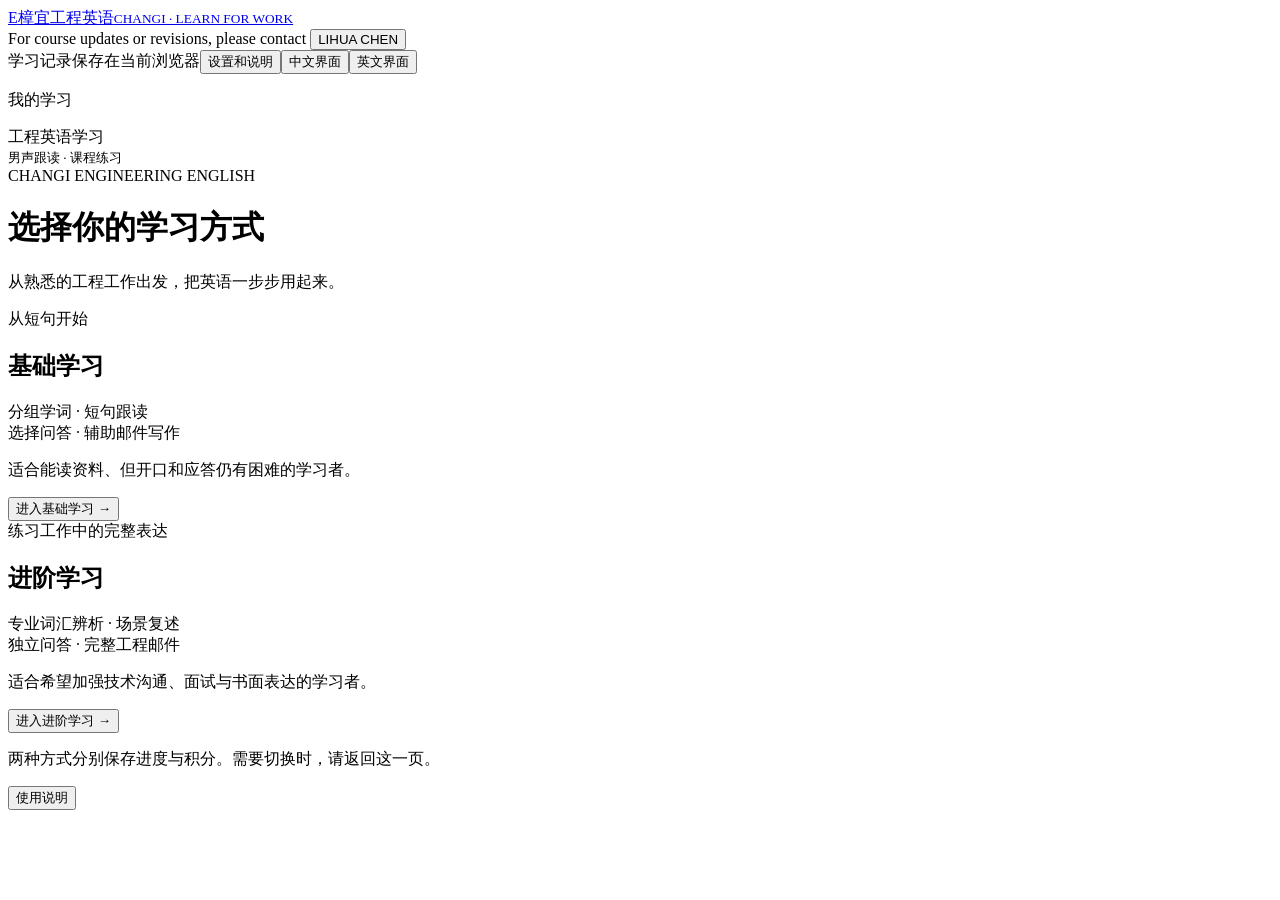
==== index.html @ aec297d7 "Add files via upload" ====
<!doctype html><html lang="zh-CN"><head><meta charset="UTF-8"><meta name="viewport" content="width=device-width,initial-scale=1,viewport-fit=cover"><meta name="theme-color" content="#155e59"><meta name="apple-mobile-web-app-capable" content="yes"><meta name="apple-mobile-web-app-title" content="工程英语"><title>樟宜工程英语</title><link rel="stylesheet" href="./style.css?v=015857bbccb1"></head><body>
<header class="topbar"><div class="brand-block"><a class="brand" href="#"><span class="brand-icon">E</span><span>樟宜工程英语<small>CHANGI · LEARN FOR WORK</small></span></a><div class="course-contact"><span>For course updates or revisions, please contact </span><button id="course-contact-name" type="button" aria-expanded="false" aria-controls="course-contact-email">LIHUA CHEN</button><span id="course-contact-email" aria-live="polite" hidden><a href="mailto:chenlihua@bucg.cc">chenlihua@bucg.cc</a></span></div></div><div class="top-actions"><span id="sync-status" role="status">读取本机学习记录…</span><strong id="mode-label" hidden></strong><button id="go-home" hidden>返回首页</button><button id="open-records">导入和导出学习记录</button><button id="open-settings">设置和说明</button><button data-ui-language="zh" aria-pressed="true">中文界面</button><button data-ui-language="en" aria-pressed="false">英文界面</button></div></header>
<div class="app-shell"><aside class="sidebar"><p class="nav-label">我的学习</p><nav id="main-nav" aria-label="主导航"></nav><div class="sidebar-note"><span class="status-dot"></span><span>工程英语学习<br><small>男声跟读 · 课程练习</small></span></div></aside><main id="main" aria-live="polite"><p>正在准备学习入口…</p></main></div>
<div id="toast" role="status" hidden></div><dialog id="settings-dialog"><div class="dialog-head"><h2>设置和说明</h2><button id="close-settings">关闭</button></div><div id="settings-content"></div></dialog><audio id="player" preload="none"></audio><noscript>此学习文件需要能执行JavaScript的浏览器，文件预览模式可能无法运行。</noscript><script src="./compat.js" defer></script><script src="./jszip.min.js" defer></script><script src="./app.js?v=015857bbccb1" defer></script><script src="./contact.js" defer></script></body></html>
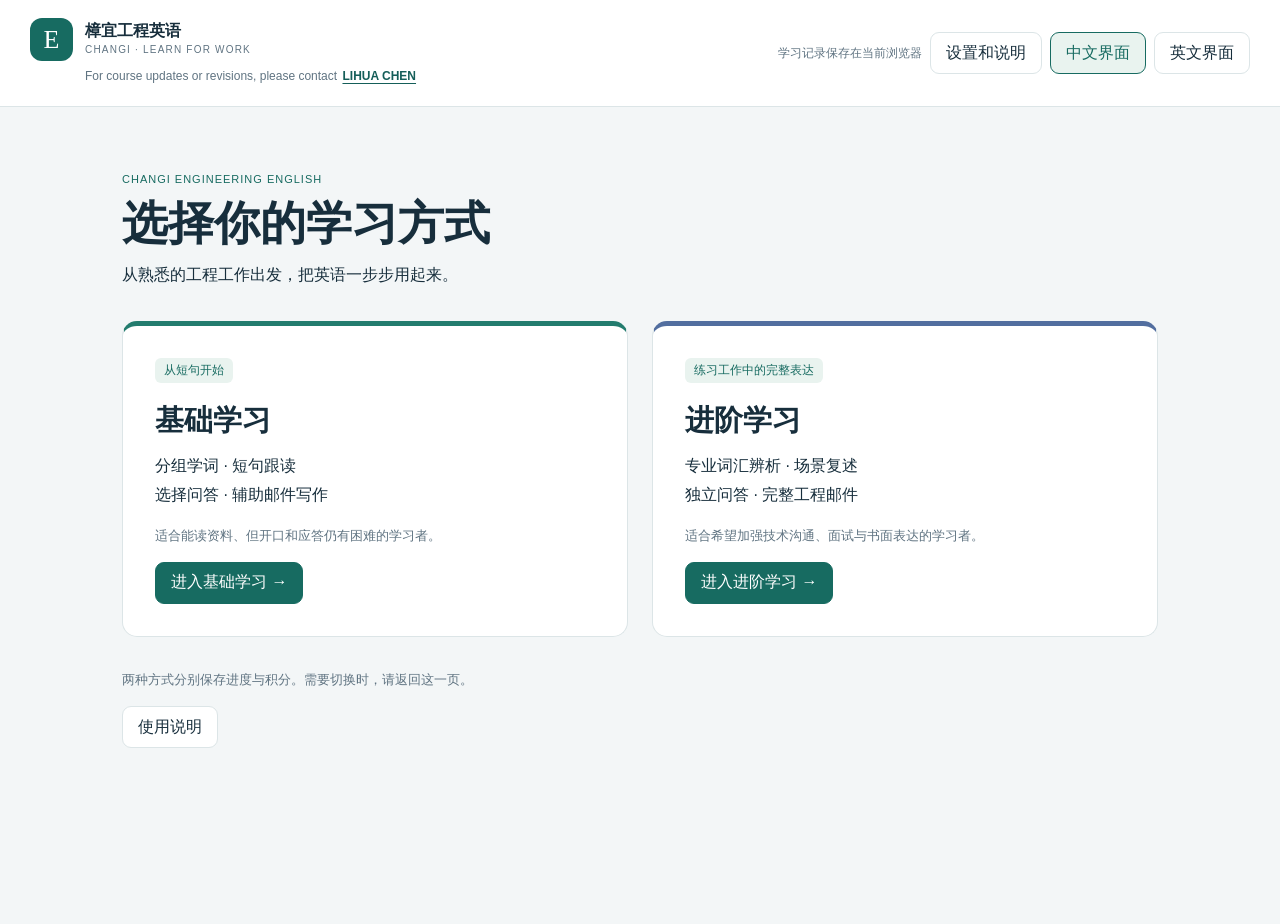
==== commit 6f2a1b27: "Add files via upload" ====
--- a/index.html
+++ b/index.html
@@ -1,4 +1,4 @@
-<!doctype html><html lang="zh-CN"><head><meta charset="UTF-8"><meta name="viewport" content="width=device-width,initial-scale=1,viewport-fit=cover"><meta name="theme-color" content="#155e59"><meta name="apple-mobile-web-app-capable" content="yes"><meta name="apple-mobile-web-app-title" content="工程英语"><title>樟宜工程英语</title><link rel="stylesheet" href="./style.css?v=015857bbccb1"></head><body>
+<!doctype html><html lang="zh-CN"><head><meta charset="UTF-8"><meta name="viewport" content="width=device-width,initial-scale=1,viewport-fit=cover"><meta name="theme-color" content="#155e59"><meta name="apple-mobile-web-app-capable" content="yes"><meta name="apple-mobile-web-app-title" content="工程英语"><title>樟宜工程英语</title><link rel="stylesheet" href="./style.css?v=c7d458999da0"></head><body>
 <header class="topbar"><div class="brand-block"><a class="brand" href="#"><span class="brand-icon">E</span><span>樟宜工程英语<small>CHANGI · LEARN FOR WORK</small></span></a><div class="course-contact"><span>For course updates or revisions, please contact </span><button id="course-contact-name" type="button" aria-expanded="false" aria-controls="course-contact-email">LIHUA CHEN</button><span id="course-contact-email" aria-live="polite" hidden><a href="mailto:chenlihua@bucg.cc">chenlihua@bucg.cc</a></span></div></div><div class="top-actions"><span id="sync-status" role="status">读取本机学习记录…</span><strong id="mode-label" hidden></strong><button id="go-home" hidden>返回首页</button><button id="open-records">导入和导出学习记录</button><button id="open-settings">设置和说明</button><button data-ui-language="zh" aria-pressed="true">中文界面</button><button data-ui-language="en" aria-pressed="false">英文界面</button></div></header>
 <div class="app-shell"><aside class="sidebar"><p class="nav-label">我的学习</p><nav id="main-nav" aria-label="主导航"></nav><div class="sidebar-note"><span class="status-dot"></span><span>工程英语学习<br><small>男声跟读 · 课程练习</small></span></div></aside><main id="main" aria-live="polite"><p>正在准备学习入口…</p></main></div>
-<div id="toast" role="status" hidden></div><dialog id="settings-dialog"><div class="dialog-head"><h2>设置和说明</h2><button id="close-settings">关闭</button></div><div id="settings-content"></div></dialog><audio id="player" preload="none"></audio><noscript>此学习文件需要能执行JavaScript的浏览器，文件预览模式可能无法运行。</noscript><script src="./compat.js" defer></script><script src="./jszip.min.js" defer></script><script src="./app.js?v=015857bbccb1" defer></script><script src="./contact.js" defer></script></body></html>
+<div id="toast" role="status" hidden></div><dialog id="settings-dialog"><div class="dialog-head"><h2>设置和说明</h2><button id="close-settings">关闭</button></div><div id="settings-content"></div></dialog><audio id="player" preload="none"></audio><noscript>此学习文件需要能执行JavaScript的浏览器，文件预览模式可能无法运行。</noscript><script src="./compat.js" defer></script><script src="./jszip.min.js" defer></script><script src="./app.js?v=c7d458999da0" defer></script><script src="./contact.js" defer></script></body></html>
--- a/style.css
+++ b/style.css
@@ -0,0 +1,21 @@
+:root{font-family:Arial,"Microsoft YaHei",sans-serif;color:#172e3c;background:#f3f6f7;--muted:#607482;--accent:#155e59;--soft:#e9f3ef;--border:#dce5e7}*{box-sizing:border-box}body{margin:0}button,input,select,textarea{font:inherit}button,a,select,label{touch-action:manipulation}button{cursor:pointer;background:white;color:inherit;border:1px solid var(--border);border-radius:9px;min-height:42px;padding:9px 15px}button:hover{border-color:#78aaa0}button:disabled{opacity:.5;cursor:default}button.primary{background:var(--accent);color:white;border-color:var(--accent)}button.selected{background:var(--soft);border-color:var(--accent);color:var(--accent)}button.quiet{border:0;background:transparent}button.danger{color:#9e3731}:focus-visible{outline:3px solid #64bcae;outline-offset:2px}a{color:var(--accent)}h1,h2,h3,p{margin-top:0}h1{font-size:27px;line-height:1.4;margin-bottom:8px;font-weight:600}h2{font-size:21px;margin-bottom:16px}h3{font-size:16px;margin-bottom:12px}p{line-height:1.75;margin-bottom:14px}small,.muted{color:var(--muted);font-size:13px;line-height:1.65}.topbar{display:flex;justify-content:space-between;align-items:center;gap:15px;padding:18px 30px;border-bottom:1px solid var(--border);background:white}.brand{display:flex;align-items:center;gap:12px;color:#172e3c;font-weight:600;text-decoration:none}.brand small{display:block;letter-spacing:1.2px;font-size:10px;font-weight:400}.brand-icon{display:grid;place-items:center;background:var(--accent);color:white;border-radius:12px;width:43px;height:43px;font:26px Georgia,serif}.top-actions{display:flex;align-items:center;gap:8px;flex-wrap:wrap}.top-actions>span{font-size:12px;color:var(--muted)}.app-shell{display:grid;grid-template-columns:205px minmax(0,1fr);min-height:calc(100vh - 83px)}.sidebar{padding:29px 16px;border-right:1px solid var(--border);background:#fbfcfc}.nav-label{font-size:11px;color:var(--muted);letter-spacing:2px;margin:0 16px 13px}#main-nav{display:grid;gap:6px}#main-nav button{border:0;background:transparent;text-align:left;padding:13px 16px;color:#4e6470}#main-nav button.active{background:#dfeee8;color:var(--accent);font-weight:600}.sidebar-note{display:flex;gap:10px;padding:26px 16px;font-size:13px;line-height:1.8}.status-dot{height:8px;width:8px;border-radius:50%;background:#3f8a73;margin-top:8px;flex-shrink:0}main{padding:30px;max-width:1300px;width:100%;margin:0 auto;min-width:0}.eyebrow{color:var(--accent);font-size:11px;letter-spacing:1px;margin-bottom:10px}.page-heading{display:flex;align-items:flex-start;justify-content:space-between;gap:16px;margin-bottom:25px}.panel{padding:25px;border:1px solid var(--border);border-radius:15px;background:white;min-width:0}.panel+.panel{margin-top:18px}.two-col{display:grid;grid-template-columns:minmax(0,1.8fr) minmax(240px,1fr);gap:20px;align-items:start}.three-col{display:grid;grid-template-columns:repeat(3,minmax(0,1fr));gap:15px}.track-grid{display:grid;grid-template-columns:repeat(auto-fit,minmax(240px,1fr));gap:15px}.track{padding:23px;border:1px solid var(--border);background:white;border-radius:13px;display:flex;flex-direction:column;gap:9px}.track .count{font-size:34px;color:var(--accent)}.track button{align-self:flex-start;margin-top:auto}.badge{display:inline-block;font-size:12px;padding:4px 9px;border-radius:6px;background:var(--soft);color:var(--accent)}.actions{display:flex;flex-wrap:wrap;gap:8px;align-items:center;margin:16px 0}.lesson-list{display:grid;gap:10px}.lesson-row{display:flex;align-items:center;justify-content:space-between;gap:16px;background:white;border:1px solid var(--border);border-radius:12px;padding:17px 20px}.lesson-row p{margin:4px 0 0}.lesson-number{font-size:12px;color:var(--accent)}.study-tabs{display:flex;gap:7px;flex-wrap:wrap;margin-bottom:20px}.study-tabs button{flex:1}.big-word{font-size:31px;font-weight:500;margin:25px 0 12px;overflow-wrap:anywhere}.english{font-size:21px;line-height:1.7;overflow-wrap:anywhere}.example-box{background:var(--soft);border-radius:11px;padding:20px;margin:19px 0}.translation{font-size:14px;color:#4c665e;margin-top:9px;line-height:1.75}.word-list{display:grid;gap:8px}.word-list button{text-align:left;display:flex;justify-content:space-between;gap:8px}.record-box{padding:18px;border:1px dashed #afc5c2;border-radius:10px;margin:18px 0}.record-box audio{width:100%;margin:10px 0}.recording{color:#a83c37}.inline{display:flex;gap:10px;flex-wrap:wrap;align-items:center}label{display:block;margin:14px 0 6px;line-height:1.6}input[type=text],input[type=date],input[type=month],input[type=number],select,textarea{width:100%;background:#fbfcfc;color:inherit;border:1px solid #cfdcde;border-radius:8px;padding:11px 13px;font-size:16px;min-width:0}textarea{min-height:140px;line-height:1.7;resize:vertical}.mail-input{min-height:300px}.checkline{display:flex;gap:9px;align-items:flex-start;font-size:14px}.checkline input{margin-top:5px;accent-color:var(--accent)}details{margin:14px 0}summary{cursor:pointer;color:var(--accent);padding:5px 0}.preline{white-space:pre-wrap}.separator{border:0;border-top:1px solid var(--border);margin:22px 0}.question-nav{display:flex;flex-wrap:wrap;gap:7px;margin:18px 0}.question-nav button{min-width:40px;padding:7px 10px}.choice{display:flex;align-items:center;gap:12px;border:1px solid var(--border);padding:13px;border-radius:9px;margin:9px 0}.choice:has(input:checked){background:var(--soft);border-color:var(--accent)}.choice input{accent-color:var(--accent)}.score{font-size:32px;color:var(--accent);margin:9px 0}.rule{padding:12px 0;border-bottom:1px solid var(--border)}.rule p{font-size:13px;color:var(--muted);margin:4px 0}.list-row{display:flex;justify-content:space-between;align-items:flex-start;gap:15px;padding:13px 0;border-bottom:1px solid var(--border)}.note{margin:15px 0;padding-bottom:18px;border-bottom:1px solid var(--border)}.calendar{display:grid;grid-template-columns:repeat(7,minmax(0,1fr));gap:5px;margin:17px 0}.calendar button{padding:5px;min-width:0}.calendar .complete{background:#fff0d7;border-color:#d98e24}.calendar .frozen{background:#e1efff;border-color:#5084b6}.calendar .uncertain{background:#fff9df}.preview-image{max-width:100%;max-height:500px;object-fit:contain;display:block;margin:auto}.status{font-size:13px;color:var(--accent);line-height:1.7}.progress-track{height:7px;background:#e4edeb;border-radius:5px;overflow:hidden;margin:12px 0}.progress-fill{height:100%;background:#3e8a77}#toast{position:fixed;bottom:24px;left:50%;transform:translateX(-50%);background:#183b36;color:white;max-width:calc(100vw - 30px);padding:13px 20px;border-radius:10px;z-index:20;font-size:14px}dialog{border:1px solid var(--border);border-radius:16px;width:min(620px,calc(100vw - 24px));padding:25px;color:inherit}dialog::backdrop{background:#132f3c66}.dialog-head{display:flex;align-items:center;justify-content:space-between;gap:10px}.dialog-head h2{margin:0}table{width:100%;border-collapse:collapse;font-size:14px}th,td{text-align:left;border-bottom:1px solid var(--border);padding:12px 7px;vertical-align:top;overflow-wrap:anywhere}th{font-size:12px;color:var(--muted);font-weight:400}.empty{padding:30px 15px;text-align:center;color:var(--muted)}[hidden]{display:none!important}
+@media(max-width:900px){.app-shell{grid-template-columns:170px minmax(0,1fr)}main{padding:22px}.two-col{grid-template-columns:1fr}.three-col{grid-template-columns:1fr 1fr}.sidebar{padding:22px 10px}.topbar{padding:15px 20px}}@media(max-width:600px){.topbar{align-items:flex-start;flex-direction:column;padding:15px 16px;gap:12px}.brand small{font-size:9px}.top-actions{width:100%}.top-actions>span{margin-right:auto}.top-actions button{padding:6px 10px;min-height:38px}.app-shell{display:block}.sidebar{padding:10px 12px;border-right:0;border-bottom:1px solid var(--border)}.nav-label,.sidebar-note{display:none}#main-nav{display:flex;flex-wrap:wrap;gap:4px}#main-nav button{padding:9px 10px;font-size:13px;min-height:40px}main{padding:22px 14px}.panel{padding:19px}.page-heading{flex-direction:column;margin-bottom:18px}h1{font-size:24px}.three-col{grid-template-columns:1fr}.study-tabs button{padding:9px 5px;font-size:14px}.big-word{font-size:27px}.english{font-size:20px}.lesson-row{padding:15px;gap:9px}.lesson-row button{padding:8px 10px;flex-shrink:0}.track-grid{grid-template-columns:1fr}td,th{padding:10px 4px}.calendar button{min-height:42px}}
+
+.english-ui .translation{display:none}.calendar button{min-width:0;padding:7px 2px}.top-actions{justify-content:flex-end}.english-ui .lesson-row h3{overflow-wrap:anywhere}
+
+.shared-release #sync-now{display:none}
+
+.vocabulary-toolbar{display:flex;align-items:center;justify-content:space-between;gap:10px;flex-wrap:wrap}.vocabulary-audio{display:flex;gap:7px;flex-wrap:wrap}.vocabulary-audio button{font-size:13px;min-height:38px;padding:7px 11px}
+
+.brand-block{min-width:0}.course-contact{margin:3px 0 0 55px;font:12px/1.5 Arial,sans-serif;color:#607482;max-width:420px}.course-contact button{font:600 12px/1.5 Arial,sans-serif;min-height:24px;padding:0 2px;border:0;border-radius:3px;background:transparent;color:#155e59;text-decoration:underline;text-underline-offset:3px}.course-contact button:hover{color:#0a403b}.course-contact #course-contact-email{display:block;margin-top:3px;overflow-wrap:anywhere}.course-contact a{font-size:12px}@media(max-width:600px){.brand-block{width:100%}.course-contact{margin-left:55px;max-width:calc(100% - 55px)}}
+dialog{max-height:90vh;overflow-y:auto}#offline-guide-dialog{width:min(940px,calc(100vw - 24px))}.offline-guide-content section{margin:22px 0;padding-bottom:18px;border-bottom:1px solid var(--border)}.offline-guide-content h1{font-size:25px}.offline-guide-content h2{font-size:22px}.offline-guide-content h3{font-size:18px}.offline-guide-content td,.offline-guide-content th{border:1px solid var(--border)}#backup-json{min-height:180px;font-size:13px}#sync-status.volatile{color:#a35d10}.top-actions button{white-space:normal}#open-records{max-width:100%}@media(max-width:600px){.top-actions{gap:7px}#sync-status{width:100%}.lesson-row{flex-wrap:wrap}.lesson-row>div{min-width:0}}
+/* Learning v2 additions */
+:root{--accent:#176b61}button:focus-visible,summary:focus-visible,a:focus-visible{outline:3px solid #d39935;outline-offset:3px}button:disabled{opacity:.5;cursor:default}[hidden]{display:none!important}.landing .sidebar{display:none}.landing .app-shell{display:block}.landing main{max-width:1120px;margin:auto}.welcome{padding:36px 12px}.welcome h1{font-size:clamp(30px,4vw,46px);line-height:1.25}.entry-grid{display:grid;grid-template-columns:1fr 1fr;gap:24px;margin:32px 0}.entry-grid .panel{padding:32px;display:flex;flex-direction:column;align-items:flex-start;border-top:5px solid #237c6e}.entry-grid .panel:nth-child(2){border-top-color:#526e9f}.entry-grid h2{font-size:29px;margin:18px 0 10px}.entry-grid p{line-height:1.85}.entry-grid .primary{margin-top:auto}.top-actions{align-items:center}#mode-label{color:#145a51;background:#e5f2ee;border:1px solid #a6cfc4;padding:8px 14px;border-radius:30px;white-space:nowrap}.learning-reference{border:1px solid #d5e4e1;border-radius:12px;padding:15px 18px;margin:18px 0;background:#fbfdfc}.learning-reference summary{font-weight:650;cursor:pointer;color:#175c53}.learning-reference[open] summary{margin-bottom:14px}.learning-reference .english{font-size:19px;line-height:1.9}.lookup-word{display:inline!important;border:0!important;border-radius:3px!important;background:none!important;color:inherit!important;padding:0 1px!important;margin:0!important;font:inherit!important;line-height:inherit!important;min-height:0!important;text-transform:none!important;box-shadow:none!important;vertical-align:baseline;cursor:help}.lookup-word:hover,.lookup-word:focus-visible{background:#d9eee6!important;text-decoration:underline;text-decoration-style:dotted;text-underline-offset:4px}.big-word{line-height:1.5}.phonetic{font-family:'Segoe UI','Arial',sans-serif;color:#536d76;font-size:17px}.keyword-list{display:grid;gap:12px}.keyword-list>div{line-height:1.7}.keyword-list .lookup-text{font-weight:600}.record-box{margin-top:26px;padding-top:18px;border-top:1px solid #d5e4e1}.record-box h3{margin-top:0}.next-actions{justify-content:space-between;margin-top:28px;gap:12px}.encouragement{color:#58746d;font-size:14px;letter-spacing:.3px;margin:18px 0 0}.choice-list{display:grid;gap:14px}.answer-option{display:grid;grid-template-columns:28px minmax(0,1fr) auto;align-items:center;gap:12px;border:1px solid #cbded9;border-radius:12px;padding:16px}.answer-radio{margin:0;display:flex;align-items:center;justify-content:center;min-height:36px;cursor:pointer}.answer-radio input{width:20px;height:20px;margin:0;accent-color:#176b61}.answer-text{line-height:1.9;font-size:18px}.answer-option>button{font-size:14px;padding:8px 12px;white-space:nowrap}.sr-only{position:absolute;width:1px;height:1px;overflow:hidden;clip:rect(0,0,0,0);white-space:nowrap}.segment{padding:12px 0;display:flex;align-items:center;justify-content:space-between;gap:16px;border-bottom:1px solid #dfebe7}.segment span{line-height:1.85}#word-popup{position:fixed;z-index:1000;background:#fff;border:1px solid #bfd8ce;border-radius:16px;box-shadow:0 12px 50px #173a3533;padding:20px;max-height:calc(100vh - 24px);overflow:auto;box-sizing:border-box}#word-popup h2{margin:0;font-size:24px}#word-popup .dialog-head{gap:12px;margin-bottom:12px}#word-popup p{line-height:1.7;margin:12px 0}#word-popup small{font-size:12px;color:#667d76}.lookup-text{overflow-wrap:anywhere}.inline{display:inline-flex;align-items:center;gap:8px;margin:0}.inline select{width:auto;min-width:85px}dialog{max-height:85vh;overflow:auto}#migration-preview{margin-top:20px}#lesson-side .encouragement{border-top:1px solid #dbe6e2;padding-top:18px}#voice-preference{max-width:100%}.mail-input{min-height:250px}textarea{font-family:inherit}.preline{white-space:pre-line}audio{max-width:100%}.topbar{flex-wrap:wrap}.top-actions{flex-wrap:wrap}.english-ui #mode-label{font-size:15px}
+@media(max-width:800px){.entry-grid{grid-template-columns:1fr;gap:18px;margin-top:24px}.entry-grid .panel{padding:25px}.welcome{padding:14px 0}.topbar{padding:14px}.top-actions{gap:8px}.top-actions>button{font-size:12px;padding:8px}.top-actions #mode-label{font-size:14px}.top-actions #sync-status{width:100%;font-size:12px}.answer-option{grid-template-columns:24px minmax(0,1fr);padding:14px;gap:8px}.answer-option>button{grid-column:2;justify-self:start}.answer-text{font-size:17px}.learning-reference{padding:13px}.next-actions .primary{max-width:75%}.segment{align-items:flex-start;flex-direction:column;gap:6px}.two-col{min-width:0}.panel{min-width:0}.entry-grid .primary{min-height:48px}}
+
+.entry-grid>.panel,.two-col>.panel{margin-top:0}.history-raw{white-space:pre-wrap;overflow-wrap:anywhere;font:13px/1.7 Consolas,monospace;max-height:500px;overflow:auto}
+
+.academic-panel{margin-bottom:22px;border-top:4px solid #227b6a}.academic-title{display:flex;gap:16px;justify-content:space-between;align-items:flex-start}.academic-title h2{font-size:23px;margin-bottom:8px}.academic-title>.badge{white-space:nowrap}.academic-panel .score{font-size:30px}.level-steps{display:grid;grid-template-columns:repeat(10,minmax(0,1fr));gap:6px;margin:17px 0}.level-step{background:#f1f5f3;border:1px solid #dbe6e1;border-radius:8px;padding:8px 2px;text-align:center;font-size:13px;color:#71847c}.level-step small{display:block;font-size:11px}.level-step.achieved{background:#ddefe5;border-color:#77ad98;color:#145741}.academic-table-wrap{overflow:auto}.academic-table-wrap table{min-width:450px}.academic-panel .three-col>div{background:#f7faf8;border-radius:9px;padding:14px}.academic-panel .three-col{margin-top:16px}.academic-panel details{padding:10px 0;border-top:1px solid #dbe6e1}
+@media(max-width:900px){.academic-title{flex-direction:column}.academic-panel .three-col{grid-template-columns:1fr}.level-steps{grid-template-columns:repeat(5,minmax(0,1fr))}}
+
+body:not([data-voice-playing]) .stop-reading{display:none}.stop-reading{font-size:14px}.academic-panel .score small{margin-left:4px}
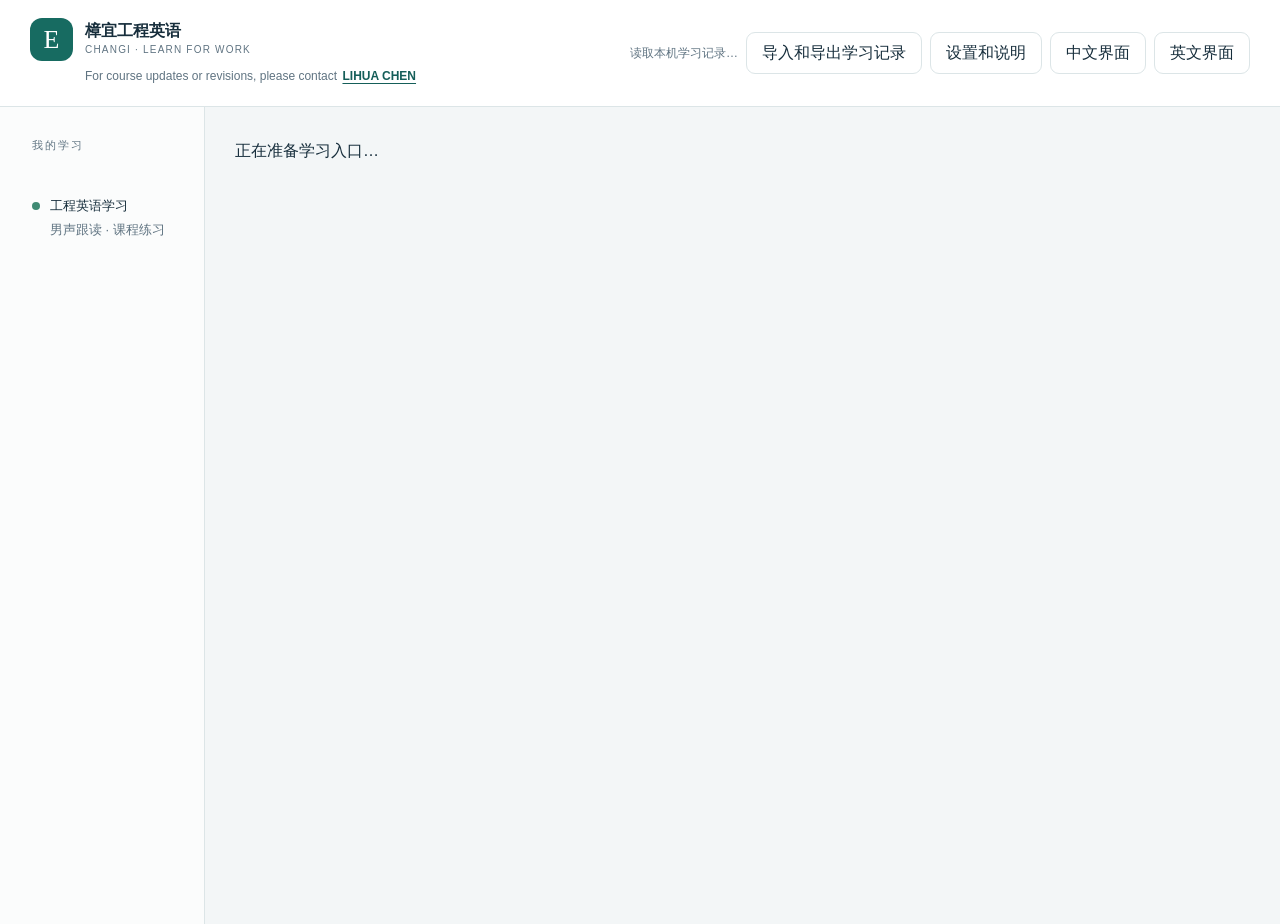
==== commit 22930d91: "Add files via upload" ====
--- a/index.html
+++ b/index.html
@@ -1,4 +1,4 @@
-<!doctype html><html lang="zh-CN"><head><meta charset="UTF-8"><meta name="viewport" content="width=device-width,initial-scale=1,viewport-fit=cover"><meta name="theme-color" content="#155e59"><meta name="apple-mobile-web-app-capable" content="yes"><meta name="apple-mobile-web-app-title" content="工程英语"><title>樟宜工程英语</title><link rel="stylesheet" href="./style.css?v=c7d458999da0"></head><body>
+<!doctype html><html lang="zh-CN"><head><meta charset="UTF-8"><meta name="viewport" content="width=device-width,initial-scale=1,viewport-fit=cover"><meta name="theme-color" content="#155e59"><meta name="apple-mobile-web-app-capable" content="yes"><meta name="apple-mobile-web-app-title" content="工程英语"><title>樟宜工程英语</title><link rel="stylesheet" href="./style.css?v=da7e80cfc00c"></head><body>
 <header class="topbar"><div class="brand-block"><a class="brand" href="#"><span class="brand-icon">E</span><span>樟宜工程英语<small>CHANGI · LEARN FOR WORK</small></span></a><div class="course-contact"><span>For course updates or revisions, please contact </span><button id="course-contact-name" type="button" aria-expanded="false" aria-controls="course-contact-email">LIHUA CHEN</button><span id="course-contact-email" aria-live="polite" hidden><a href="mailto:chenlihua@bucg.cc">chenlihua@bucg.cc</a></span></div></div><div class="top-actions"><span id="sync-status" role="status">读取本机学习记录…</span><strong id="mode-label" hidden></strong><button id="go-home" hidden>返回首页</button><button id="open-records">导入和导出学习记录</button><button id="open-settings">设置和说明</button><button data-ui-language="zh" aria-pressed="true">中文界面</button><button data-ui-language="en" aria-pressed="false">英文界面</button></div></header>
 <div class="app-shell"><aside class="sidebar"><p class="nav-label">我的学习</p><nav id="main-nav" aria-label="主导航"></nav><div class="sidebar-note"><span class="status-dot"></span><span>工程英语学习<br><small>男声跟读 · 课程练习</small></span></div></aside><main id="main" aria-live="polite"><p>正在准备学习入口…</p></main></div>
-<div id="toast" role="status" hidden></div><dialog id="settings-dialog"><div class="dialog-head"><h2>设置和说明</h2><button id="close-settings">关闭</button></div><div id="settings-content"></div></dialog><audio id="player" preload="none"></audio><noscript>此学习文件需要能执行JavaScript的浏览器，文件预览模式可能无法运行。</noscript><script src="./compat.js" defer></script><script src="./jszip.min.js" defer></script><script src="./app.js?v=c7d458999da0" defer></script><script src="./contact.js" defer></script></body></html>
+<div id="toast" role="status" hidden></div><dialog id="settings-dialog"><div class="dialog-head"><h2>设置和说明</h2><button id="close-settings">关闭</button></div><div id="settings-content"></div></dialog><audio id="player" preload="none"></audio><noscript>此学习文件需要能执行JavaScript的浏览器，文件预览模式可能无法运行。</noscript><script src="./compat.js" defer></script><script src="./jszip.min.js" defer></script><script src="./app.js?v=da7e80cfc00c" defer></script><script src="./contact.js" defer></script></body></html>
--- a/style.css
+++ b/style.css
@@ -18,4 +18,18 @@
 .academic-panel{margin-bottom:22px;border-top:4px solid #227b6a}.academic-title{display:flex;gap:16px;justify-content:space-between;align-items:flex-start}.academic-title h2{font-size:23px;margin-bottom:8px}.academic-title>.badge{white-space:nowrap}.academic-panel .score{font-size:30px}.level-steps{display:grid;grid-template-columns:repeat(10,minmax(0,1fr));gap:6px;margin:17px 0}.level-step{background:#f1f5f3;border:1px solid #dbe6e1;border-radius:8px;padding:8px 2px;text-align:center;font-size:13px;color:#71847c}.level-step small{display:block;font-size:11px}.level-step.achieved{background:#ddefe5;border-color:#77ad98;color:#145741}.academic-table-wrap{overflow:auto}.academic-table-wrap table{min-width:450px}.academic-panel .three-col>div{background:#f7faf8;border-radius:9px;padding:14px}.academic-panel .three-col{margin-top:16px}.academic-panel details{padding:10px 0;border-top:1px solid #dbe6e1}
 @media(max-width:900px){.academic-title{flex-direction:column}.academic-panel .three-col{grid-template-columns:1fr}.level-steps{grid-template-columns:repeat(5,minmax(0,1fr))}}
 
-body:not([data-voice-playing]) .stop-reading{display:none}.stop-reading{font-size:14px}.academic-panel .score small{margin-left:4px}
+body:not([data-voice-playing]):not([data-voice-loading]) .stop-reading{display:none}.stop-reading{font-size:14px}.academic-panel .score small{margin-left:4px}
+
+#voice-load-status{font-size:14px;color:#54766f;align-self:center}#audio-download-status{display:block;margin:12px 10px;color:#69827c;font-size:12px;line-height:1.6}
+
+/* V4: bilingual options keep the radio and word lookup separate. */
+.answer-bilingual{min-width:0}.answer-cn{font-size:15px;line-height:1.65;margin:6px 0 0}.bilingual-paragraph{margin-top:18px}.bilingual-cn{line-height:1.75}.email-reference>.bilingual-cn{margin-top:6px}.bilingual-paragraph .bilingual-cn{margin:6px 0 0}
+
+/* V5 mobile point cards and practical reading chunks. */
+.no-wrap{white-space:nowrap;flex-shrink:0}.course-points-row{gap:14px;align-items:flex-start}.course-points-row>div{min-width:0}.course-score{padding-left:8px}.points-summary .score{margin:8px 0 18px}.points-summary{gap:18px}.segment-panel{margin:20px 0}.segment.playing{background:#e3f1ec;border-radius:10px}.module-missing{padding-left:0;list-style:none}.module-missing li{display:flex;align-items:center;justify-content:space-between;gap:16px;padding:12px 0;border-bottom:1px solid #d6e4e5}.module-missing p{margin:5px 0}.duo-v5-days{display:grid;grid-template-columns:repeat(2,minmax(0,1fr));gap:8px}.exam-bonus{border-top:1px solid #d6e4e5;margin-top:20px;padding-top:12px}.ipa-source{display:block;margin-top:7px}.phrase-words{display:flex;flex-wrap:wrap;gap:5px;margin:10px 0}.phrase-words button{padding:7px 12px}.segment .translation{font-size:14px;margin:6px 0}
+@media(max-width:650px){.points-summary{display:grid;grid-template-columns:repeat(3,minmax(0,1fr));gap:8px}.points-summary .score{font-size:30px;line-height:1.4;margin:8px 0 14px}.points-summary small{font-size:14px}.course-points-row h3{font-size:17px;line-height:1.6}.course-score{font-size:18px}.module-missing li{align-items:flex-start}.module-missing button{flex-shrink:0;padding:8px 10px}}
+
+/* V5.1: translation controls only affect marked teaching translations. */
+body.qa-mail-cn-off [data-qa-mail-cn]{display:none!important}
+.qa-mail-english-nav{display:none}body.qa-mail-cn-off .qa-mail-english-nav{display:inline}
+#qa-mail-translation-toggle{margin-bottom:4px}
